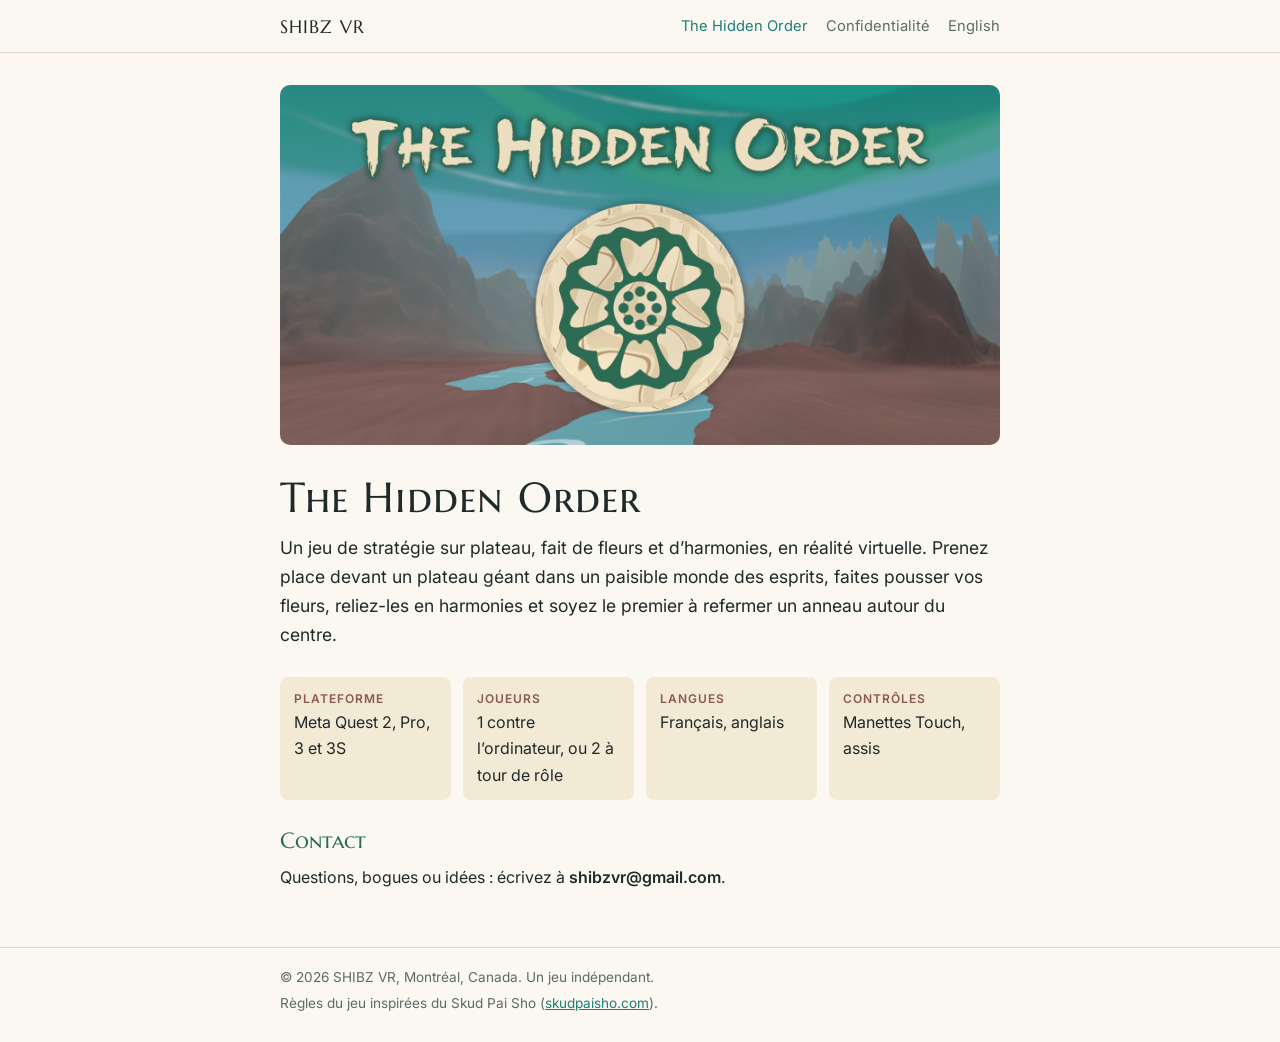
==== fr/index.html @ f7b42e7d "SHIBZ VR site: The Hidden Order page and privacy policy (EN/FR)" ====
<!doctype html>
<html lang="fr">
<head>
<meta charset="utf-8">
<meta name="viewport" content="width=device-width, initial-scale=1">
<title>L’Ordre caché · SHIBZ VR</title>
<meta name="description" content="The Hidden Order (L’Ordre caché), un jeu de stratégie sur plateau en réalité virtuelle pour Meta Quest, par SHIBZ VR.">
<link rel="stylesheet" href="https://fonts.googleapis.com/css2?family=Inter:wght@400;600&family=Marcellus+SC&display=swap">
<link rel="stylesheet" href="../style.css">
<link rel="alternate" hreflang="en" href="../">
</head>
<body>
<header class="site"><div class="wrap">
  <a class="brand" href="./">SHIBZ VR</a>
  <nav>
    <a href="./" aria-current="page">The Hidden Order</a>
    <a href="confidentialite.html">Confidentialité</a>
    <a href="../" lang="en" hreflang="en">English</a>
  </nav>
</div></header>

<main class="wrap">
  <img class="banner" src="../img/the-hidden-order.jpg" width="1600" height="800" alt="The Hidden Order : une tuile laquée crème ornée d’un lotus vert, devant des montagnes rouges sous un ciel turquoise.">

  <section>
    <h1>The Hidden Order</h1>
    <p class="lead">Un jeu de stratégie sur plateau, fait de fleurs et d’harmonies, en réalité virtuelle. Prenez place devant un plateau géant dans un paisible monde des esprits, faites pousser vos fleurs, reliez-les en harmonies et soyez le premier à refermer un anneau autour du centre.</p>
  </section>

  <div class="facts">
    <div class="fact"><b>Plateforme</b>Meta Quest 2, Pro, 3 et 3S</div>
    <div class="fact"><b>Joueurs</b>1 contre l’ordinateur, ou 2 à tour de rôle</div>
    <div class="fact"><b>Langues</b>Français, anglais</div>
    <div class="fact"><b>Contrôles</b>Manettes Touch, assis</div>
  </div>

  <section>
    <h2>Contact</h2>
    <p>Questions, bogues ou idées : écrivez à <span class="contact">shibzvr@gmail.com</span>.</p>
  </section>
</main>

<footer><div class="wrap">
  <span>© 2026 SHIBZ VR, Montréal, Canada. Un jeu indépendant.</span>
  <span>Règles du jeu inspirées du Skud Pai Sho (<a href="https://skudpaisho.com">skudpaisho.com</a>).</span>
</div></footer>
</body>
</html>
---- style.css ----
/* SHIBZ VR — site for The Hidden Order. Colours from the game's Spirit World: the teal aurora sky,
   the red-earth hills, the cream lacquer of the tiles and the jade of the White Lotus. */
:root {
  --sky: #1d7f78;
  --jade: #2a6b52;
  --earth: #8a5a4f;
  --cream: #f3ead6;
  --paper: #fbf8f1;
  --ink: #1f2a2a;
  --muted: #5d6b69;
  --line: #ddd3bd;
  --display: "Marcellus SC", "Palatino Linotype", Georgia, serif;
  --body: "Inter", "Segoe UI", system-ui, sans-serif;
  color-scheme: light;
}
@media (prefers-color-scheme: dark) {
  :root {
    --sky: #4fb5ab; --jade: #6cc29e; --earth: #c48e80; --cream: #2a2622;
    --paper: #151b1b; --ink: #ece6d8; --muted: #a3b0ad; --line: #34403e;
    color-scheme: dark;
  }
}
* { box-sizing: border-box; }
html, body { margin: 0; }
body { background: var(--paper); color: var(--ink); font: 16px/1.65 var(--body); }
.wrap {
  max-width: 760px; margin: 0 auto;
  padding-left: max(20px, env(safe-area-inset-left, 0px));
  padding-right: max(20px, env(safe-area-inset-right, 0px));
}
header.site { border-bottom: 1px solid var(--line); }
header.site .wrap { display: flex; align-items: center; gap: 16px; padding-block: 14px; flex-wrap: wrap; }
.brand { font: 1.15rem var(--display); letter-spacing: .06em; color: var(--ink); text-decoration: none; }
nav { margin-left: auto; display: flex; gap: 18px; flex-wrap: wrap; font-size: .92rem; }
nav a { color: var(--muted); text-decoration: none; white-space: nowrap; }
@media (max-width: 520px) {
  header.site .wrap { gap: 6px; }
  nav { margin-left: 0; width: 100%; gap: 6px 14px; font-size: .86rem; }
}
nav a:hover, nav a[aria-current="page"] { color: var(--sky); }
a { color: var(--sky); }
a:focus-visible { outline: 2px solid var(--sky); outline-offset: 2px; }
main { padding-block: 32px 56px; display: flex; flex-direction: column; gap: 28px; }
h1, h2 { font-family: var(--display); font-weight: 400; text-wrap: balance; margin: 0; line-height: 1.2; }
h1 { font-size: clamp(1.9rem, 5vw, 2.6rem); letter-spacing: .02em; }
h2 { font-size: 1.35rem; color: var(--jade); }
p, ul { margin: 0; max-width: 65ch; }
ul { padding-left: 1.2em; }
section { display: flex; flex-direction: column; gap: 10px; }
.banner { width: 100%; height: auto; border-radius: 10px; display: block; }
.lead { font-size: 1.1rem; }
.facts { display: grid; grid-template-columns: repeat(auto-fit, minmax(160px, 1fr)); gap: 12px; }
.fact { background: var(--cream); border-radius: 8px; padding: 12px 14px; }
.fact b { display: block; font-size: .75rem; letter-spacing: .08em; text-transform: uppercase; color: var(--earth); font-weight: 600; }
.contact { font-weight: 600; user-select: all; }
.updated { color: var(--muted); font-size: .9rem; }
footer { border-top: 1px solid var(--line); color: var(--muted); font-size: .85rem; }
footer .wrap { padding-block: 18px 28px; display: flex; flex-direction: column; gap: 4px; }
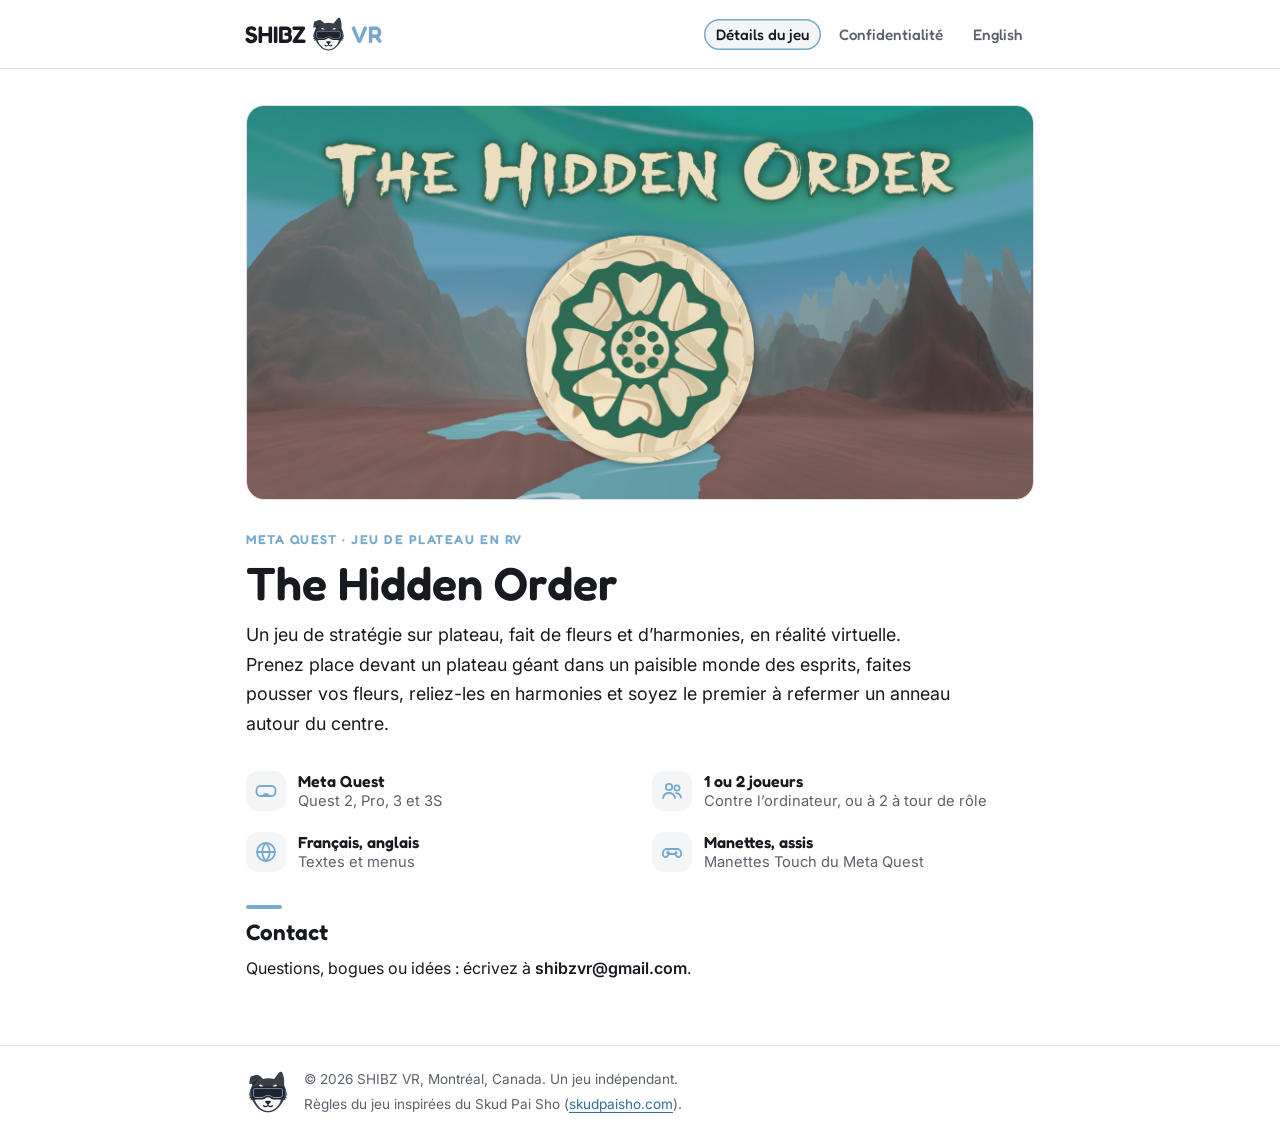
==== commit 6ce0a6c4: "Restyle the site with the SHIBZ VR brand Logo in the header (light/dark versions), mascot favicon an" ====
--- a/fr/index.html
+++ b/fr/index.html
@@ -5,15 +5,18 @@
 <meta name="viewport" content="width=device-width, initial-scale=1">
 <title>L’Ordre caché · SHIBZ VR</title>
 <meta name="description" content="The Hidden Order (L’Ordre caché), un jeu de stratégie sur plateau en réalité virtuelle pour Meta Quest, par SHIBZ VR.">
-<link rel="stylesheet" href="https://fonts.googleapis.com/css2?family=Inter:wght@400;600&family=Marcellus+SC&display=swap">
+<link rel="stylesheet" href="https://fonts.googleapis.com/css2?family=Fredoka:wght@500;600&family=Inter:wght@400;600&display=swap">
 <link rel="stylesheet" href="../style.css">
+<link rel="icon" href="../img/brand/mascot.svg" type="image/svg+xml">
+<link rel="apple-touch-icon" href="../img/brand/mascot-512.png">
+<meta name="theme-color" content="#171A20">
 <link rel="alternate" hreflang="en" href="../">
 </head>
 <body>
 <header class="site"><div class="wrap">
-  <a class="brand" href="./">SHIBZ VR</a>
+  <a class="brand" href="./"><picture><source srcset="../img/brand/logo-on-light.svg" media="(prefers-color-scheme: light)"><img src="../img/brand/logo-on-dark.svg" width="147" height="44" alt="SHIBZ VR, accueil"></picture></a>
   <nav>
-    <a href="./" aria-current="page">The Hidden Order</a>
+    <a href="./" aria-current="page">Détails du jeu</a>
     <a href="confidentialite.html">Confidentialité</a>
     <a href="../" lang="en" hreflang="en">English</a>
   </nav>
@@ -23,15 +26,16 @@
   <img class="banner" src="../img/the-hidden-order.jpg" width="1600" height="800" alt="The Hidden Order : une tuile laquée crème ornée d’un lotus vert, devant des montagnes rouges sous un ciel turquoise.">
 
   <section>
+    <p class="eyebrow">Meta Quest · Jeu de plateau en RV</p>
     <h1>The Hidden Order</h1>
     <p class="lead">Un jeu de stratégie sur plateau, fait de fleurs et d’harmonies, en réalité virtuelle. Prenez place devant un plateau géant dans un paisible monde des esprits, faites pousser vos fleurs, reliez-les en harmonies et soyez le premier à refermer un anneau autour du centre.</p>
   </section>
 
   <div class="facts">
-    <div class="fact"><b>Plateforme</b>Meta Quest 2, Pro, 3 et 3S</div>
-    <div class="fact"><b>Joueurs</b>1 contre l’ordinateur, ou 2 à tour de rôle</div>
-    <div class="fact"><b>Langues</b>Français, anglais</div>
-    <div class="fact"><b>Contrôles</b>Manettes Touch, assis</div>
+    <div class="fact"><svg viewBox="0 0 24 24" aria-hidden="true"><rect x="2.5" y="7" width="19" height="10" rx="4"/><path d="M9 17c1-1.5 2-2 3-2s2 .5 3 2"/></svg><div><b>Meta Quest</b><span>Quest 2, Pro, 3 et 3S</span></div></div>
+    <div class="fact"><svg viewBox="0 0 24 24" aria-hidden="true"><circle cx="9" cy="8" r="3.2"/><path d="M3 19c.6-3.3 3-5 6-5s5.4 1.7 6 5"/><circle cx="17" cy="9" r="2.6"/><path d="M16 14.2c2.6 0 4.4 1.5 5 4.3"/></svg><div><b>1 ou 2 joueurs</b><span>Contre l’ordinateur, ou à 2 à tour de rôle</span></div></div>
+    <div class="fact"><svg viewBox="0 0 24 24" aria-hidden="true"><circle cx="12" cy="12" r="9"/><path d="M3 12h18M12 3c2.5 2.6 3.7 5.6 3.7 9s-1.2 6.4-3.7 9c-2.5-2.6-3.7-5.6-3.7-9S9.5 5.6 12 3z"/></svg><div><b>Français, anglais</b><span>Textes et menus</span></div></div>
+    <div class="fact"><svg viewBox="0 0 24 24" aria-hidden="true"><path d="M7 9h10a4 4 0 0 1 4 4v1.5a2.5 2.5 0 0 1-4.6 1.4L15 14H9l-1.4 1.9A2.5 2.5 0 0 1 3 14.5V13a4 4 0 0 1 4-4z"/><path d="M8 11.5v2M7 12.5h2"/><circle cx="16" cy="12.5" r=".6"/></svg><div><b>Manettes, assis</b><span>Manettes Touch du Meta Quest</span></div></div>
   </div>
 
   <section>
@@ -41,8 +45,11 @@
 </main>
 
 <footer><div class="wrap">
-  <span>© 2026 SHIBZ VR, Montréal, Canada. Un jeu indépendant.</span>
-  <span>Règles du jeu inspirées du Skud Pai Sho (<a href="https://skudpaisho.com">skudpaisho.com</a>).</span>
+  <img class="mascot" src="../img/brand/mascot.svg" width="44" height="44" alt="">
+  <div class="lines">
+    <span>© 2026 SHIBZ VR, Montréal, Canada. Un jeu indépendant.</span>
+    <span>Règles du jeu inspirées du Skud Pai Sho (<a href="https://skudpaisho.com">skudpaisho.com</a>).</span>
+    </div>
 </div></footer>
 </body>
 </html>
--- a/style.css
+++ b/style.css
@@ -1,58 +1,83 @@
-/* SHIBZ VR — site for The Hidden Order. Colours from the game's Spirit World: the teal aurora sky,
-   the red-earth hills, the cream lacquer of the tiles and the jade of the White Lotus. */
+/* SHIBZ VR — studio site. Colours and type from the SHIBZ VR brand sheet
+   (SHIBZ VR Brand/Export/shibz-vr-brand-reference.pdf):
+   Midnight #171A20, Visor ink #202328, Graphite #393E47, Cloud #F4F5F6, Sky blue #77A9CF, Fredoka SemiBold.
+   Dark is the brand's home look; a light version follows the visitor's system setting. */
 :root {
-  --sky: #1d7f78;
-  --jade: #2a6b52;
-  --earth: #8a5a4f;
-  --cream: #f3ead6;
-  --paper: #fbf8f1;
-  --ink: #1f2a2a;
-  --muted: #5d6b69;
-  --line: #ddd3bd;
-  --display: "Marcellus SC", "Palatino Linotype", Georgia, serif;
+  --bg: #171A20;          /* Midnight */
+  --surface: #202328;     /* Visor ink */
+  --line: #393E47;        /* Graphite */
+  --ink: #F4F5F6;         /* Cloud */
+  --muted: #A6ADB8;
+  --accent: #77A9CF;      /* Sky blue */
+  --link: #8FBBDD;
+  --display: "Fredoka", "Segoe UI Rounded", "Segoe UI", system-ui, sans-serif;
   --body: "Inter", "Segoe UI", system-ui, sans-serif;
-  color-scheme: light;
+  color-scheme: dark;
 }
-@media (prefers-color-scheme: dark) {
+@media (prefers-color-scheme: light) {
   :root {
-    --sky: #4fb5ab; --jade: #6cc29e; --earth: #c48e80; --cream: #2a2622;
-    --paper: #151b1b; --ink: #ece6d8; --muted: #a3b0ad; --line: #34403e;
-    color-scheme: dark;
+    --bg: #FFFFFF; --surface: #F4F5F6; --line: #DDE0E5;
+    --ink: #171A20; --muted: #5B616C; --link: #2F6E9E;
+    color-scheme: light;
   }
 }
 * { box-sizing: border-box; }
 html, body { margin: 0; }
-body { background: var(--paper); color: var(--ink); font: 16px/1.65 var(--body); }
+body { background: var(--bg); color: var(--ink); font: 16px/1.65 var(--body); }
 .wrap {
-  max-width: 760px; margin: 0 auto;
-  padding-left: max(20px, env(safe-area-inset-left, 0px));
-  padding-right: max(20px, env(safe-area-inset-right, 0px));
+  max-width: 820px; margin: 0 auto;
+  padding-left: max(16px, env(safe-area-inset-left, 0px));
+  padding-right: max(16px, env(safe-area-inset-right, 0px));
 }
+
+/* Header: the inline SHIBZ VR logo, swapped for the light version by <picture>. */
 header.site { border-bottom: 1px solid var(--line); }
-header.site .wrap { display: flex; align-items: center; gap: 16px; padding-block: 14px; flex-wrap: wrap; }
-.brand { font: 1.15rem var(--display); letter-spacing: .06em; color: var(--ink); text-decoration: none; }
-nav { margin-left: auto; display: flex; gap: 18px; flex-wrap: wrap; font-size: .92rem; }
-nav a { color: var(--muted); text-decoration: none; white-space: nowrap; }
-@media (max-width: 520px) {
-  header.site .wrap { gap: 6px; }
-  nav { margin-left: 0; width: 100%; gap: 6px 14px; font-size: .86rem; }
+header.site .wrap { display: flex; align-items: center; gap: 16px; padding-block: 12px; flex-wrap: wrap; }
+.brand { display: block; line-height: 0; }
+.brand img { height: 44px; width: auto; display: block; margin-left: -6px; }
+nav { margin-left: auto; display: flex; gap: 6px; flex-wrap: wrap; font: 500 .95rem var(--display); }
+nav a {
+  color: var(--muted); text-decoration: none; white-space: nowrap;
+  padding: 6px 12px; border-radius: 999px;
 }
-nav a:hover, nav a[aria-current="page"] { color: var(--sky); }
-a { color: var(--sky); }
-a:focus-visible { outline: 2px solid var(--sky); outline-offset: 2px; }
-main { padding-block: 32px 56px; display: flex; flex-direction: column; gap: 28px; }
-h1, h2 { font-family: var(--display); font-weight: 400; text-wrap: balance; margin: 0; line-height: 1.2; }
-h1 { font-size: clamp(1.9rem, 5vw, 2.6rem); letter-spacing: .02em; }
-h2 { font-size: 1.35rem; color: var(--jade); }
+nav a:hover { color: var(--ink); background: var(--surface); }
+nav a[aria-current="page"] { color: var(--ink); background: var(--surface); box-shadow: inset 0 0 0 1.5px var(--accent); }
+@media (max-width: 560px) {
+  header.site .wrap { gap: 8px; }
+  nav { margin-left: -12px; width: calc(100% + 12px); gap: 2px; font-size: .9rem; }
+}
+
+a { color: var(--link); text-underline-offset: 3px; }
+a:focus-visible, nav a:focus-visible { outline: 2px solid var(--accent); outline-offset: 2px; }
+
+main { padding-block: 36px 64px; display: flex; flex-direction: column; gap: 32px; }
+h1, h2 { font-family: var(--display); font-weight: 600; text-wrap: balance; margin: 0; line-height: 1.15; }
+h1 { font-size: clamp(2rem, 6vw, 2.9rem); }
+h2 { font-size: 1.4rem; }
+h2::before {            /* the visor's sky-blue line, as a small accent */
+  content: ""; display: block; width: 36px; height: 4px; border-radius: 2px;
+  background: var(--accent); margin-bottom: 10px;
+}
 p, ul { margin: 0; max-width: 65ch; }
-ul { padding-left: 1.2em; }
+ul { padding-left: 1.2em; display: flex; flex-direction: column; gap: 6px; }
 section { display: flex; flex-direction: column; gap: 10px; }
-.banner { width: 100%; height: auto; border-radius: 10px; display: block; }
-.lead { font-size: 1.1rem; }
-.facts { display: grid; grid-template-columns: repeat(auto-fit, minmax(160px, 1fr)); gap: 12px; }
-.fact { background: var(--cream); border-radius: 8px; padding: 12px 14px; }
-.fact b { display: block; font-size: .75rem; letter-spacing: .08em; text-transform: uppercase; color: var(--earth); font-weight: 600; }
+.eyebrow { font: 600 .8rem var(--display); letter-spacing: .12em; text-transform: uppercase; color: var(--accent); }
+.banner { width: 100%; height: auto; border-radius: 18px; display: block; border: 1px solid var(--line); }
+.lead { font-size: 1.12rem; }
+/* Game details: a sky-blue line icon per detail, the value as a short title, 2×2 (1 column on phones). */
+.facts { display: grid; grid-template-columns: repeat(2, 1fr); gap: 20px 24px; }
+@media (max-width: 480px) { .facts { grid-template-columns: 1fr; } }
+.fact { display: flex; gap: 12px; align-items: flex-start; }
+.fact svg {
+  width: 40px; height: 40px; flex: none; padding: 8px; border-radius: 12px; background: var(--surface);
+  stroke: var(--accent); fill: none; stroke-width: 1.8; stroke-linecap: round; stroke-linejoin: round;
+}
+.fact b { display: block; font: 600 1rem var(--display); }
+.fact span { display: block; color: var(--muted); font-size: .92rem; line-height: 1.45; }
 .contact { font-weight: 600; user-select: all; }
 .updated { color: var(--muted); font-size: .9rem; }
+
 footer { border-top: 1px solid var(--line); color: var(--muted); font-size: .85rem; }
-footer .wrap { padding-block: 18px 28px; display: flex; flex-direction: column; gap: 4px; }
+footer .wrap { padding-block: 22px 32px; display: flex; align-items: center; gap: 14px; }
+footer .mascot { width: 44px; height: 44px; flex: none; }
+footer .lines { display: flex; flex-direction: column; gap: 2px; }
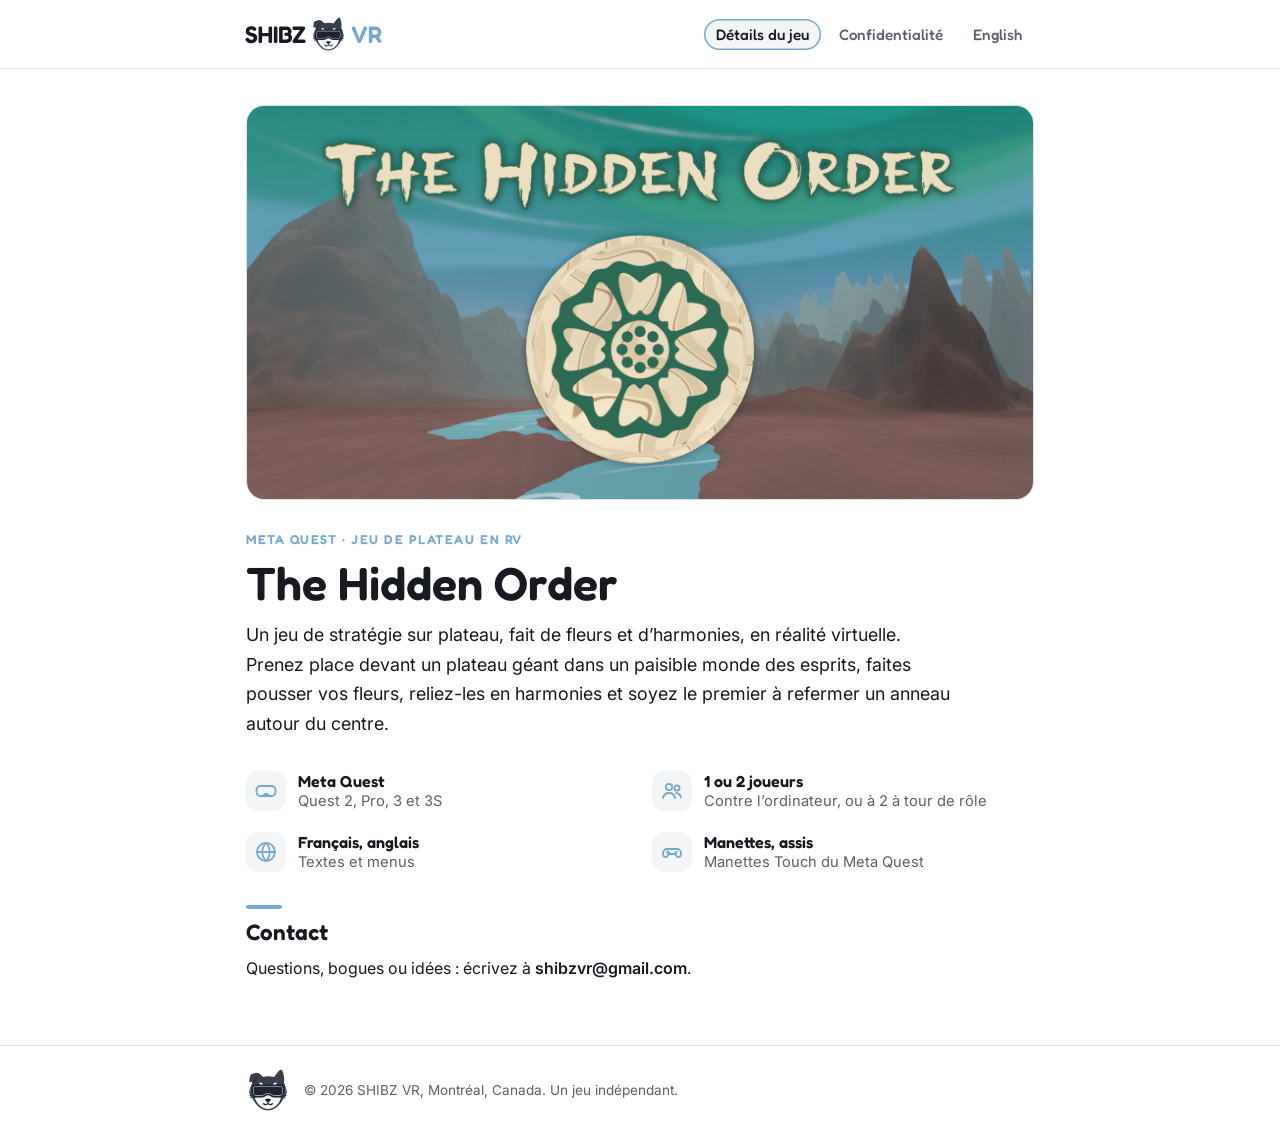
==== commit 9b866f47: "Remove the Skud Pai Sho credit from the footer Co-Authored-By: Claude Opus 5.5 <noreply@anthropic.co" ====
--- a/fr/index.html
+++ b/fr/index.html
@@ -48,7 +48,6 @@
   <img class="mascot" src="../img/brand/mascot.svg" width="44" height="44" alt="">
   <div class="lines">
     <span>© 2026 SHIBZ VR, Montréal, Canada. Un jeu indépendant.</span>
-    <span>Règles du jeu inspirées du Skud Pai Sho (<a href="https://skudpaisho.com">skudpaisho.com</a>).</span>
     </div>
 </div></footer>
 </body>
